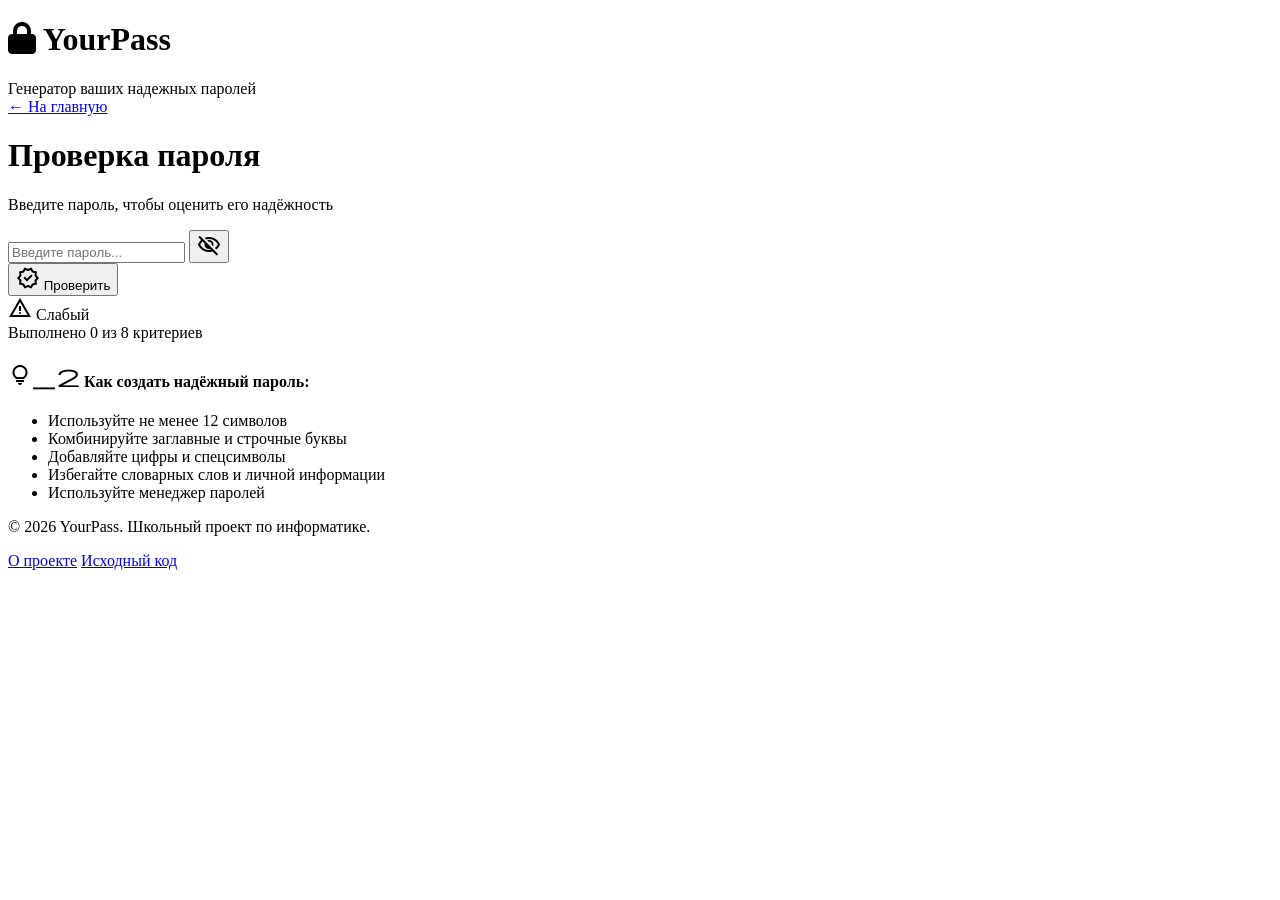
==== checker.html @ f433330b "Add files via upload" ====
<!DOCTYPE html>
<html lang="ru">
<head>
    <meta charset="UTF-8">
    <meta name="viewport" content="width=device-width, initial-scale=1.0">
    <title>YourPass — Проверка пароля</title>
    <script src="js/checker.js"></script>
    <link rel="icon" href="assets/lockkk.png" type="image/x-icon">
    <link href="https://fonts.googleapis.com/css2?family=Inter:wght@400;500;600;700&display=swap" rel="stylesheet">
    <link href="https://fonts.googleapis.com/css2?family=Material+Symbols+Outlined" rel="stylesheet">
    <link rel="stylesheet" href="https://cdnjs.cloudflare.com/ajax/libs/font-awesome/6.4.0/css/all.min.css">
    <link rel="stylesheet" href="css/checker.css">
</head>
<body>
    <header class="header">
        <div class="container">
            <div class="logo">
                <h1><i class="fas fa-lock"></i> YourPass</h1>
                <div class="tagline">Генератор ваших надежных паролей</div>
            </div>
            <a href="index.html" class="to-main">← На главную</a>
        </div>
    </header>

    <main class="main">
        <div class="container">
            <div class="checker-card">
                <h1 class="checker-title">Проверка пароля</h1>
                <p class="checker-subtitle">Введите пароль, чтобы оценить его надёжность</p>

                <div class="input-area">
                    <div class="password-field-wrapper">
                        <input type="password" id="passwordInput" class="password-input" placeholder="Введите пароль...">
                        <button type="button" class="toggle-password" id="togglePassword">
                            <span class="material-symbols-outlined">visibility_off</span>
                        </button>
                    </div>
                    <button class="check-btn" id="checkBtn">
                        <span class="material-symbols-outlined">verified</span>
                        Проверить
                    </button>
                </div>

                <div class="result-card" id="resultCard">
                    <div id="strengthBadge" class="strength-badge strength-weak">
                        <span class="material-symbols-outlined">warning</span> Слабый
                    </div>
                    <div class="score-text" id="scoreText">Выполнено 0 из 8 критериев</div>
                </div>

                <div class="criteria-list" id="criteriaList"></div>

                <div class="tips" id="tips">
                    <h4><span class="material-symbols-outlined">lightbulb_2</span> Как создать надёжный пароль:</h4>
                    <ul>
                        <li>Используйте не менее 12 символов</li>
                        <li>Комбинируйте заглавные и строчные буквы</li>
                        <li>Добавляйте цифры и спецсимволы</li>
                        <li>Избегайте словарных слов и личной информации</li>
                        <li>Используйте менеджер паролей</li>
                    </ul>
                </div>
            </div>
        </div>
    </main>

    <footer class="footer">
        <div class="container">
            <div class="footer-info">
                <div class="copyright">
                    <p>© 2026 YourPass. Школьный проект по информатике.</p>
                </div>
                <div class="footer-links">
                    <a href="assets/about.pdf">О проекте</a>
                    <a href="#">Исходный код</a>
                </div>
            </div>
        </div>
    </footer>
</body>
</html>
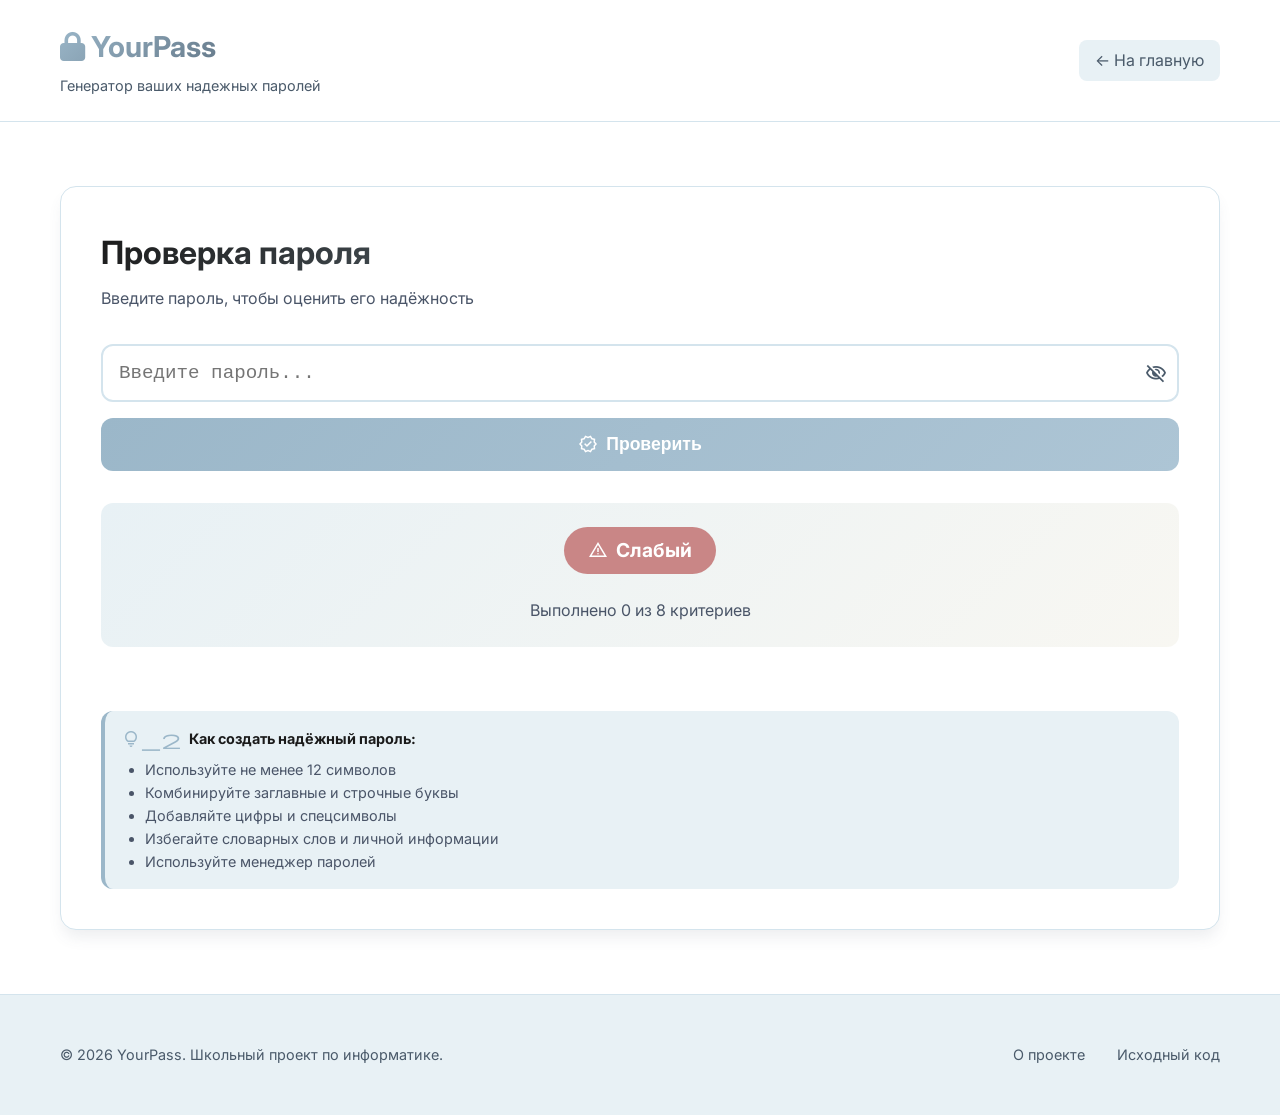
==== commit ccb1193b: "Update checker.html" ====
--- a/checker.html
+++ b/checker.html
@@ -72,10 +72,10 @@
                 </div>
                 <div class="footer-links">
                     <a href="assets/about.pdf">О проекте</a>
-                    <a href="#">Исходный код</a>
+                    <a href="https://github.com/ваш-логин/password-generator" target="_blank">Исходный код</a>
                 </div>
             </div>
         </div>
     </footer>
 </body>
-</html>+</html>
--- a/css/checker.css
+++ b/css/checker.css
@@ -0,0 +1,375 @@
+* {
+    margin: 0;
+    padding: 0;
+    box-sizing: border-box;
+}
+:root {
+    --ice-blue: #e8f1f5;
+    --frost-blue: #d4e4ed;
+    --deep-ice: #9bb7c9;
+    --arctic-grey: #7a8b99;
+    --slate-grey: #4a5a6a;
+    --cream: #f8f7f2;
+    --warm-beige: #D6D1BC;
+    --sand: #e5e1d6;
+    --bg-primary: #ffffff;
+    --bg-secondary: var(--ice-blue);
+    --bg-tertiary: var(--cream);
+    --card-bg: #ffffff;
+    --text-primary: #1a1a1a;
+    --text-secondary: #4a5568;
+    --text-tertiary: var(--slate-grey);
+    --border-color: var(--frost-blue);
+    --border-hover: var(--deep-ice);
+    --primary-color: var(--deep-ice);
+    --primary-light: #adc5d5;
+    --weak-color: #c98686;
+    --medium-color: #c9a86a;
+    --strong-color: #7a9c7e;
+    --shadow-sm: 0 1px 2px 0 rgba(74, 90, 106, 0.05);
+    --shadow: 0 4px 6px -1px rgba(74, 90, 106, 0.08);
+    --shadow-md: 0 10px 15px -3px rgba(74, 90, 106, 0.1);
+    --shadow-lg: 0 20px 25px -5px rgba(74, 90, 106, 0.1);
+    --radius-sm: 8px;
+    --radius: 12px;
+    --radius-lg: 16px;
+    --transition: 300ms ease;
+}
+body {
+    font-family: 'Inter', -apple-system, BlinkMacSystemFont, 'Segoe UI', Roboto, sans-serif;
+    background-color: var(--bg-primary);
+    color: var(--text-primary);
+    line-height: 1.6;
+    font-size: 16px;
+    min-height: 100vh;
+    display: flex;
+    flex-direction: column;
+}
+.container {
+    width: 100%;
+    max-width: 1200px;
+    margin: 0 auto;
+    padding: 0 20px;
+}
+.header {
+    background-color: var(--bg-primary);
+    border-bottom: 1px solid var(--border-color);
+    padding: 1.5rem 0;
+    position: sticky;
+    top: 0;
+    z-index: 100;
+    backdrop-filter: blur(10px);
+    background-color: rgba(255, 255, 255, 0.95);
+}
+.header .container {
+    display: flex;
+    justify-content: space-between;
+    align-items: center;
+}
+.logo h1 {
+    font-size: 1.8rem;
+    font-weight: 700;
+    background: linear-gradient(135deg, var(--deep-ice), var(--slate-grey));
+    -webkit-background-clip: text;
+    -webkit-text-fill-color: transparent;
+    background-clip: text;
+    margin-bottom: 0.25rem;
+}
+.tagline {
+    color: var(--text-tertiary);
+    font-size: 0.9rem;
+}
+.to-main {
+    color: var(--text-tertiary);
+    text-decoration: none;
+    display: flex;
+    align-items: center;
+    gap: 0.5rem;
+    transition: var(--transition);
+    padding: 0.5rem 1rem;
+    border-radius: var(--radius-sm);
+    background-color: var(--bg-secondary);
+}
+.to-main:hover {
+    color: var(--text-primary);
+    background-color: var(--frost-blue);
+}
+.main {
+    flex: 1;
+    padding: 4rem 0;
+}
+.checker-card {
+    background-color: var(--card-bg);
+    border: 1px solid var(--border-color);
+    border-radius: var(--radius-lg);
+    padding: 2.5rem;
+    box-shadow: var(--shadow-md);
+    transition: var(--transition);
+    animation: fadeInUp 0.6s ease-out;
+}
+.checker-card:hover {
+    box-shadow: var(--shadow-lg);
+}
+.checker-title {
+    font-size: 2rem;
+    font-weight: 700;
+    margin-bottom: 0.5rem;
+    background: linear-gradient(135deg, var(--text-primary), var(--deep-ice));
+    -webkit-background-clip: text;
+    -webkit-text-fill-color: transparent;
+    background-clip: text;
+}
+.checker-subtitle {
+    color: var(--text-secondary);
+    margin-bottom: 2rem;
+}
+.input-area {
+    margin-bottom: 2rem;
+}
+.password-field-wrapper {
+    position: relative;
+    display: flex;
+    align-items: center;
+    margin-bottom: 1rem;
+}
+.password-input {
+    width: 100%;
+    padding: 1rem;
+    padding-right: 3rem;
+    font-size: 1.2rem;
+    font-family: 'Courier New', monospace;
+    border: 2px solid var(--border-color);
+    border-radius: var(--radius);
+    background-color: var(--bg-primary);
+    transition: var(--transition);
+}
+.password-input:focus {
+    outline: none;
+    border-color: var(--deep-ice);
+    box-shadow: 0 0 0 3px rgba(155, 183, 201, 0.2);
+}
+.toggle-password {
+    position: absolute;
+    right: 12px;
+    background: none;
+    border: none;
+    cursor: pointer;
+    display: flex;
+    align-items: center;
+    justify-content: center;
+    color: var(--text-tertiary);
+    transition: var(--transition);
+    padding: 0;
+}
+.toggle-password:hover {
+    color: var(--deep-ice);
+}
+.toggle-password .material-symbols-outlined {
+    font-size: 22px;
+}
+.check-btn {
+    display: inline-flex;
+    align-items: center;
+    justify-content: center;
+    gap: 8px;
+    width: 100%;
+    padding: 1rem;
+    background: linear-gradient(135deg, var(--deep-ice), var(--primary-light));
+    color: white;
+    border: none;
+    border-radius: var(--radius);
+    font-weight: 600;
+    font-size: 1.1rem;
+    cursor: pointer;
+    transition: var(--transition);
+}
+.check-btn:hover {
+    background: linear-gradient(135deg, #7da6c1, var(--deep-ice));
+    color: #000000;
+    transform: translateY(-2px);
+}
+.check-btn .material-symbols-outlined {
+    font-size: 20px;
+    display: inline-flex;
+    align-items: center;
+    line-height: 1;
+}
+.result-card {
+    background: linear-gradient(135deg, var(--bg-secondary), var(--bg-tertiary));
+    border-radius: var(--radius);
+    padding: 1.5rem;
+    margin-bottom: 2rem;
+    text-align: center;
+}
+.strength-badge {
+    display: inline-flex;
+    align-items: center;
+    gap: 8px;
+    padding: 0.5rem 1.5rem;
+    border-radius: 50px;
+    font-weight: 700;
+    font-size: 1.2rem;
+    margin-bottom: 1rem;
+}
+.strength-badge .material-symbols-outlined {
+    font-size: 20px;
+}
+.strength-weak {
+    background-color: var(--weak-color);
+    color: white;
+}
+.strength-medium {
+    background-color: var(--medium-color);
+    color: white;
+}
+.strength-strong {
+    background-color: var(--strong-color);
+    color: white;
+}
+.score-text {
+    font-size: 1rem;
+    color: var(--text-secondary);
+    margin-top: 0.5rem;
+}
+.criteria-list {
+    display: flex;
+    flex-direction: column;
+    gap: 0.75rem;
+    margin-bottom: 2rem;
+}
+.criterion {
+    display: flex;
+    align-items: center;
+    gap: 1rem;
+    padding: 1rem;
+    background-color: var(--bg-secondary);
+    border-radius: var(--radius-sm);
+    transition: var(--transition);
+}
+.criterion-icon {
+    min-width: 32px;
+    text-align: center;
+    display: flex;
+    align-items: center;
+    justify-content: center;
+}
+.criterion-icon .material-symbols-outlined {
+    font-size: 24px;
+}
+.criterion-icon.pass .material-symbols-outlined {
+    color: var(--strong-color);
+}
+.criterion-icon.fail .material-symbols-outlined {
+    color: var(--weak-color);
+}
+.criterion-text {
+    flex: 1;
+    font-weight: 500;
+}
+.criterion-desc {
+    font-size: 0.85rem;
+    color: var(--text-tertiary);
+}
+.criterion-status {
+    font-size: 0.9rem;
+    font-weight: 600;
+}
+.status-pass {
+    color: var(--strong-color);
+}
+.status-fail {
+    color: var(--weak-color);
+}
+.tips {
+    background-color: var(--bg-secondary);
+    border-radius: var(--radius);
+    padding: 1rem;
+    border-left: 4px solid var(--deep-ice);
+    font-size: 0.9rem;
+}
+.tips h4 {
+    margin-bottom: 0.5rem;
+    color: var(--text-primary);
+    display: flex;
+    align-items: center;
+    gap: 8px;
+}
+.tips h4 .material-symbols-outlined {
+    font-size: 20px;
+    color: var(--deep-ice);
+}
+.tips ul {
+    margin-left: 1.5rem;
+    color: var(--text-secondary);
+}
+.footer {
+    margin-top: auto;
+    background-color: var(--bg-secondary);
+    border-top: 1px solid var(--border-color);
+    padding: 3rem 0;
+}
+.footer-info {
+    display: flex;
+    justify-content: space-between;
+    align-items: center;
+    flex-wrap: wrap;
+    gap: 1rem;
+}
+.copyright p {
+    color: var(--text-tertiary);
+    font-size: 0.9rem;
+}
+.footer-links {
+    display: flex;
+    gap: 2rem;
+}
+.footer-links a {
+    color: var(--text-tertiary);
+    text-decoration: none;
+    font-size: 0.9rem;
+    transition: var(--transition);
+}
+.footer-links a:hover {
+    color: var(--text-primary);
+}
+@media (max-width: 768px) {
+    .checker-card {
+        padding: 1.5rem;
+    }
+    .header .container {
+        flex-direction: column;
+        gap: 1rem;
+    }
+    .footer-info {
+        flex-direction: row;
+    }
+    .footer-links {
+        flex-direction: column;
+        gap: 1rem;
+    }
+}
+@keyframes fadeInUp {
+    from {
+        opacity: 0;
+        transform: translateY(20px);
+    }
+    to {
+        opacity: 1;
+        transform: translateY(0);
+    }
+}
+/* Убираем встроенную кнопку глаза браузера */
+.password-input::-ms-reveal,
+.password-input::-ms-clear,
+.password-input::-webkit-credentials-auto-fill-button,
+.password-input::-webkit-contacts-auto-fill-button,
+.password-input::-webkit-eye-dropper {
+    display: none !important;
+    visibility: hidden !important;
+    opacity: 0 !important;
+    pointer-events: none !important;
+}
+
+.password-input[type="password"] {
+    -webkit-text-security: disc;
+}
